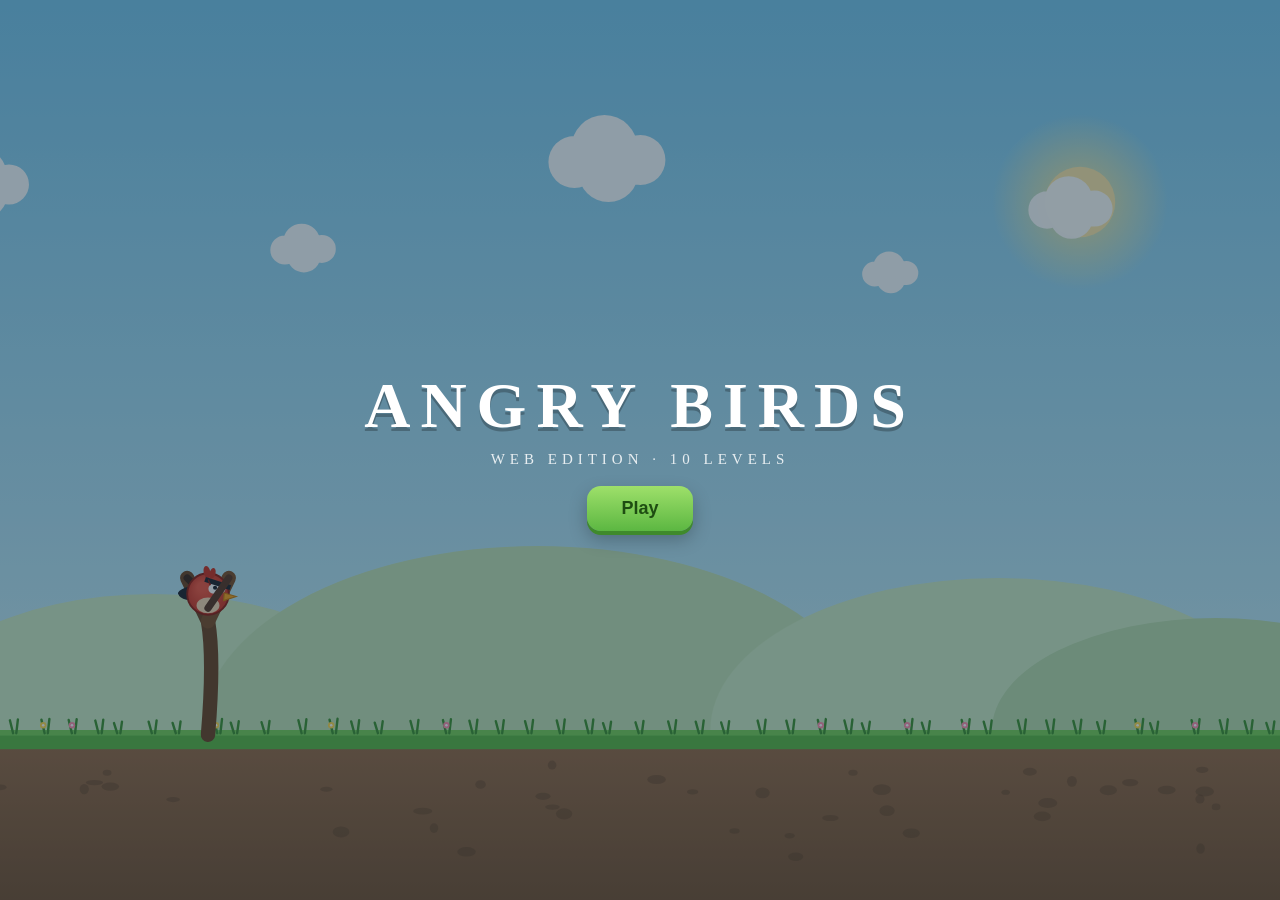
==== angry_bird/index.html @ 24ae2ef5 "Deploy angry_bird game to /angry_bird/ under GitHub Pages" ====
<!doctype html>
<html lang="en">
  <head>
    <meta charset="UTF-8" />
    <meta
      name="viewport"
      content="width=device-width, initial-scale=1.0, maximum-scale=1.0, user-scalable=no, viewport-fit=cover"
    />
    <meta name="theme-color" content="#8ed6f0" />
    <title>Angry Birds · Web</title>
    <script type="module" crossorigin src="/angry_bird/assets/index-wFFRBD14.js"></script>
    <link rel="stylesheet" crossorigin href="/angry_bird/assets/index-C2gVn6Y2.css">
  </head>
  <body>
    <div id="app">
      <canvas id="game"></canvas>
      <div id="ui-layer"></div>
    </div>
  </body>
</html>
---- angry_bird/assets/index-C2gVn6Y2.css ----
*{margin:0;padding:0;box-sizing:border-box}html,body{width:100%;height:100%;overflow:hidden;background:#8ed6f0;overscroll-behavior:none;touch-action:none;-webkit-user-select:none;user-select:none;-webkit-tap-highlight-color:transparent}#app{position:fixed;inset:0}#game{position:absolute;inset:0;width:100%;height:100%;display:block;touch-action:none}#ui-layer{position:absolute;inset:0;pointer-events:none}#ui-layer .screen{position:absolute;inset:0;display:flex;flex-direction:column;align-items:center;justify-content:center;gap:18px;pointer-events:auto;background:#0f283c73}#ui-layer .title{font-size:clamp(36px,8vw,64px);font-weight:900;color:#fff;letter-spacing:10px;text-shadow:0 4px 0 rgba(0,0,0,.25)}#ui-layer .subtitle{margin-top:-10px;color:#ffffffd9;font-size:15px;letter-spacing:5px}#ui-layer .select-title{color:#fff;font-size:26px;font-weight:800;letter-spacing:6px;text-shadow:0 3px 0 rgba(0,0,0,.25)}.btn{border:none;border-radius:14px;padding:12px 34px;font-size:18px;font-weight:800;color:#5b3a1e;background:linear-gradient(#ffd98a,#f7b34c);box-shadow:0 4px #c98a2b,0 8px 18px #00000040;cursor:pointer}.btn:active{transform:translateY(2px);box-shadow:0 2px #c98a2b}.btn.primary{color:#1e4d12;background:linear-gradient(#9ee06a,#5cb742);box-shadow:0 4px #3f8a2c,0 8px 18px #00000040}.level-grid{display:flex;flex-wrap:wrap;justify-content:center;gap:14px;max-width:640px}.level-card{display:flex;flex-direction:column;align-items:center;gap:6px;width:108px;padding:14px 10px;border:none;border-radius:16px;background:#ffffffeb;box-shadow:0 4px 12px #0003;cursor:pointer}.level-card .lv-num{font-size:26px;font-weight:900;color:#e8542f}.level-card .lv-name{font-size:13px;color:#445}.level-card .stars{font-size:16px;letter-spacing:2px;color:#f7b34c}.level-card.locked{opacity:.45;cursor:default}.hud-btn{position:absolute;top:10px;width:44px;height:44px;border:none;border-radius:12px;background:#fffc;font-size:20px;cursor:pointer;pointer-events:auto;box-shadow:0 2px 8px #0003}.hud-btn.left{left:10px}.hud-btn.right{right:10px}.hud-btn.mute{right:10px;top:60px}.result-title{font-size:52px;font-weight:900;letter-spacing:6px;text-shadow:0 4px 0 rgba(0,0,0,.3)}.result-title.win{color:#ffe066}.result-title.lose{color:#ff8787}.result-stars{font-size:42px;letter-spacing:10px;color:#ffd94d;text-shadow:0 3px 0 rgba(0,0,0,.3)}.result-score{color:#fff;font-size:20px;font-weight:700}.result-btns{display:flex;gap:12px}
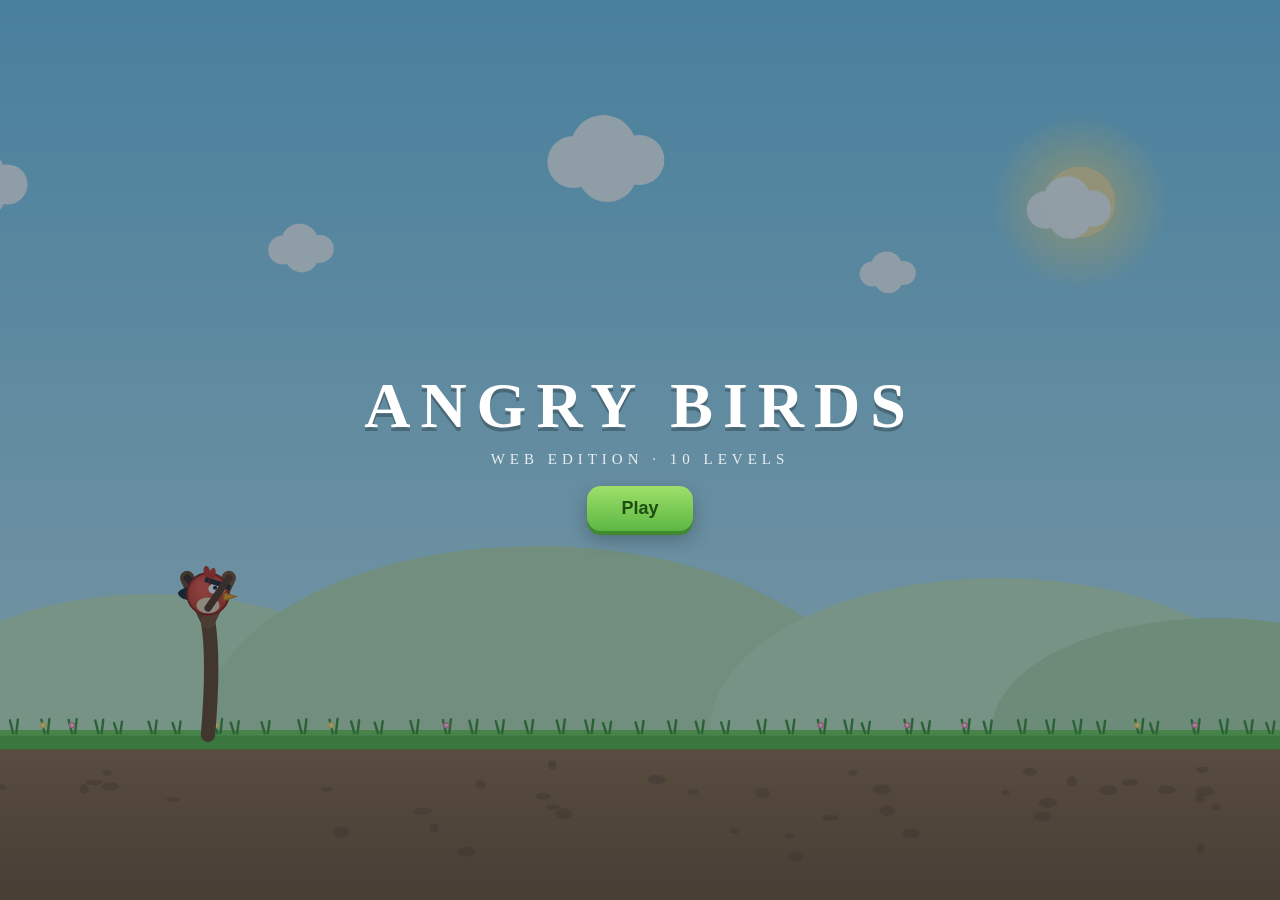
==== commit 6a190834: "Add red-bird favicon for angry_bird game" ====
--- a/angry_bird/index.html
+++ b/angry_bird/index.html
@@ -7,6 +7,7 @@
       content="width=device-width, initial-scale=1.0, maximum-scale=1.0, user-scalable=no, viewport-fit=cover"
     />
     <meta name="theme-color" content="#8ed6f0" />
+    <link rel="icon" type="image/svg+xml" href="/angry_bird/favicon.svg" />
     <title>Angry Birds · Web</title>
     <script type="module" crossorigin src="/angry_bird/assets/index-wFFRBD14.js"></script>
     <link rel="stylesheet" crossorigin href="/angry_bird/assets/index-C2gVn6Y2.css">
